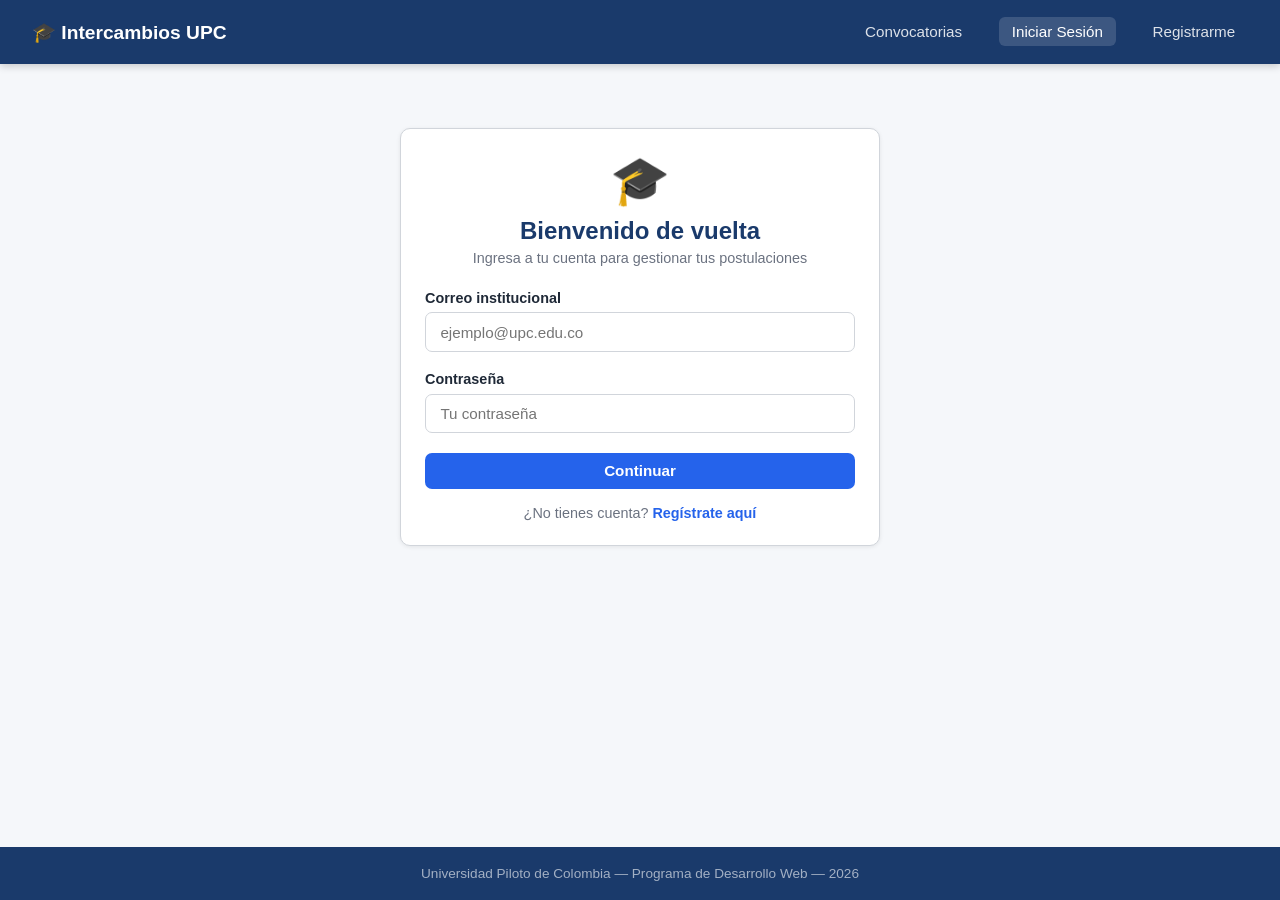
==== frontend/pages/login.html @ 7e2f7afa "feat: contrasenas hasheadas, 2FA por correo y navegacion dinamica - Reemplazar passlib por bcrypt di" ====
<!DOCTYPE html>
<html lang="es">
<head>
  <meta charset="UTF-8" />
  <meta name="viewport" content="width=device-width, initial-scale=1.0" />
  <title>Iniciar Sesión - Intercambios UPC</title>
  <link rel="stylesheet" href="../css/styles.css" />
</head>
<body>

  <nav>
    <a href="index.html" class="nav-logo">🎓 Intercambios UPC</a>
    <ul class="nav-links">
      <li><a href="index.html">Convocatorias</a></li>
      <li><a href="login.html" class="activo">Iniciar Sesión</a></li>
      <li><a href="registro.html">Registrarme</a></li>
    </ul>
  </nav>

  <main>
    <div class="form-container">
      <div class="card">
        <div class="text-center mb-3">
          <div style="font-size:3rem; margin-bottom:0.5rem;">🎓</div>
          <h1 style="font-size:1.5rem; color:#1a3a6b; margin-bottom:0.3rem;">Bienvenido de vuelta</h1>
          <p style="color:#6b7280; font-size:0.9rem;">Ingresa a tu cuenta para gestionar tus postulaciones</p>
        </div>

        <!-- PASO 1: correo + contraseña -->
        <div id="paso-1">
          <div id="alerta-paso1" style="display:none;"></div>
          <form id="form-login" onsubmit="iniciarSesion(event)">
            <div class="form-group">
              <label for="email">Correo institucional</label>
              <input type="email" id="email" placeholder="ejemplo@upc.edu.co" required />
            </div>
            <div class="form-group">
              <label for="contrasena">Contraseña</label>
              <input type="password" id="contrasena" placeholder="Tu contraseña" required />
            </div>
            <button type="submit" class="btn btn-primario btn-bloque btn-submit" id="btn-login">
              Continuar
            </button>
          </form>
          <div class="form-pie mt-2">
            ¿No tienes cuenta? <a href="registro.html">Regístrate aquí</a>
          </div>
        </div>

        <!-- PASO 2: código de 6 dígitos (oculto inicialmente) -->
        <div id="paso-2" style="display:none;">
          <div class="alerta alerta-info mb-3" id="info-codigo">
            📧 Enviamos un código de 6 dígitos a <strong id="email-destino"></strong>.<br/>
            <small style="color:#6b7280;">Revisa tu bandeja de entrada. Expira en 10 minutos.</small>
          </div>
          <div id="alerta-paso2" style="display:none;"></div>
          <form id="form-codigo" onsubmit="verificarCodigo(event)">
            <div class="form-group">
              <label for="codigo">Código de verificación</label>
              <input
                type="text"
                id="codigo"
                placeholder="• • • • • •"
                maxlength="6"
                pattern="[0-9]{6}"
                inputmode="numeric"
                autocomplete="one-time-code"
                required
                style="font-size:1.8rem; letter-spacing:0.5rem; text-align:center; font-weight:700;"
              />
            </div>
            <button type="submit" class="btn btn-primario btn-bloque btn-submit" id="btn-codigo">
              Verificar código
            </button>
          </form>
          <div class="form-pie mt-2">
            <a href="#" onclick="volverPaso1()">← Volver a introducir credenciales</a>
          </div>
        </div>

      </div>
    </div>
  </main>

  <footer>
    <p>Universidad Piloto de Colombia &mdash; Programa de Desarrollo Web &mdash; 2026</p>
  </footer>

  <script src="../js/main.js"></script>
  <script>
    // Si ya hay sesión activa, redirigir directamente
    (function() {
      const u = getUsuario();
      if (u) window.location.href = u.rol === "administrador" ? "admin/panel.html" : "index.html";
    })();

    let emailPendiente = "";

    async function iniciarSesion(e) {
      e.preventDefault();
      const btn    = document.getElementById("btn-login");
      const alerta = document.getElementById("alerta-paso1");

      btn.disabled    = true;
      btn.textContent = "Verificando...";
      alerta.style.display = "none";

      try {
        const data = await apiFetch("/api/auth/login", {
          method:  "POST",
          headers: { "Content-Type": "application/json" },
          body: JSON.stringify({
            email:      document.getElementById("email").value.trim(),
            contrasena: document.getElementById("contrasena").value
          })
        });

        emailPendiente = data.email;
        document.getElementById("email-destino").textContent = data.email;

        // Pasar al paso 2
        document.getElementById("paso-1").style.display = "none";
        document.getElementById("paso-2").style.display = "block";
        document.getElementById("codigo").focus();

      } catch (err) {
        alerta.style.display = "block";
        mostrarError(alerta, err.message || "Correo o contraseña incorrectos");
        btn.disabled    = false;
        btn.textContent = "Continuar";
      }
    }

    async function verificarCodigo(e) {
      e.preventDefault();
      const btn    = document.getElementById("btn-codigo");
      const alerta = document.getElementById("alerta-paso2");
      const codigo = document.getElementById("codigo").value.trim();

      btn.disabled    = true;
      btn.textContent = "Verificando...";
      alerta.style.display = "none";

      try {
        const data = await apiFetch("/api/auth/verificar-codigo", {
          method:  "POST",
          headers: { "Content-Type": "application/json" },
          body: JSON.stringify({ email: emailPendiente, codigo: codigo })
        });

        setSession(data.token, {
          nombre:   data.nombre,
          apellido: data.apellido,
          email:    data.email,
          rol:      data.rol
        });

        window.location.href = data.rol === "administrador" ? "admin/panel.html" : "index.html";

      } catch (err) {
        alerta.style.display = "block";
        mostrarError(alerta, err.message || "Código incorrecto o expirado");
        btn.disabled    = false;
        btn.textContent = "Verificar código";
        document.getElementById("codigo").value = "";
        document.getElementById("codigo").focus();
      }
    }

    function volverPaso1() {
      emailPendiente = "";
      document.getElementById("paso-2").style.display = "none";
      document.getElementById("paso-1").style.display = "block";
      document.getElementById("btn-login").disabled    = false;
      document.getElementById("btn-login").textContent = "Continuar";
    }

    // Solo permitir números en el campo de código
    document.getElementById("codigo").addEventListener("input", function() {
      this.value = this.value.replace(/[^0-9]/g, "");
    });
  </script>
</body>
</html>
---- frontend/css/styles.css ----
/* =====================================================
   ESTILOS GLOBALES - Intercambios Académicos
   Universidad Piloto de Colombia
   ===================================================== */

* {
  margin: 0;
  padding: 0;
  box-sizing: border-box;
}

:root {
  --azul-oscuro: #1a3a6b;
  --azul-medio: #2563eb;
  --azul-claro: #e8f0fe;
  --verde: #16a34a;
  --rojo: #dc2626;
  --amarillo: #d97706;
  --gris: #6b7280;
  --fondo: #f5f7fa;
  --blanco: #ffffff;
  --borde: #d1d5db;
  --texto: #1f2937;
}

body {
  font-family: 'Segoe UI', Tahoma, Geneva, Verdana, sans-serif;
  background-color: var(--fondo);
  color: var(--texto);
  min-height: 100vh;
  display: flex;
  flex-direction: column;
}

/* ===== NAVEGACIÓN ===== */
nav {
  background-color: var(--azul-oscuro);
  padding: 0 2rem;
  display: flex;
  align-items: center;
  justify-content: space-between;
  height: 64px;
  box-shadow: 0 2px 8px rgba(0,0,0,0.2);
}

.nav-logo {
  color: var(--blanco);
  font-size: 1.2rem;
  font-weight: 700;
  text-decoration: none;
  display: flex;
  align-items: center;
  gap: 0.5rem;
}

.nav-links {
  display: flex;
  gap: 1.5rem;
  list-style: none;
}

.nav-links a {
  color: rgba(255,255,255,0.85);
  text-decoration: none;
  font-size: 0.95rem;
  padding: 0.4rem 0.8rem;
  border-radius: 6px;
  transition: background 0.2s;
}

.nav-links a:hover,
.nav-links a.activo {
  background-color: rgba(255,255,255,0.15);
  color: var(--blanco);
}

/* ===== CONTENIDO PRINCIPAL ===== */
main {
  flex: 1;
  padding: 2rem;
  max-width: 1100px;
  margin: 0 auto;
  width: 100%;
}

/* ===== ENCABEZADO DE PÁGINA ===== */
.page-header {
  margin-bottom: 2rem;
}

.page-header h1 {
  font-size: 1.8rem;
  color: var(--azul-oscuro);
  margin-bottom: 0.4rem;
}

.page-header p {
  color: var(--gris);
  font-size: 0.95rem;
}

/* ===== TARJETAS ===== */
.card {
  background: var(--blanco);
  border-radius: 10px;
  box-shadow: 0 1px 4px rgba(0,0,0,0.08);
  padding: 1.5rem;
  border: 1px solid var(--borde);
}

.cards-grid {
  display: grid;
  grid-template-columns: repeat(auto-fill, minmax(300px, 1fr));
  gap: 1.5rem;
}

.card-header {
  display: flex;
  justify-content: space-between;
  align-items: flex-start;
  margin-bottom: 0.8rem;
}

.card h2 {
  font-size: 1.1rem;
  color: var(--azul-oscuro);
  margin-bottom: 0.3rem;
}

.card .universidad {
  font-size: 0.9rem;
  color: var(--gris);
  margin-bottom: 0.8rem;
}

.card .descripcion {
  font-size: 0.9rem;
  color: var(--texto);
  line-height: 1.5;
  margin-bottom: 1rem;
}

.card .info-row {
  display: flex;
  gap: 1rem;
  font-size: 0.85rem;
  color: var(--gris);
  margin-bottom: 1rem;
}

/* ===== BADGES DE ESTADO ===== */
.badge {
  display: inline-block;
  padding: 0.25rem 0.75rem;
  border-radius: 999px;
  font-size: 0.8rem;
  font-weight: 600;
}

.badge-verde  { background: #dcfce7; color: var(--verde); }
.badge-rojo   { background: #fee2e2; color: var(--rojo); }
.badge-amarillo { background: #fef3c7; color: var(--amarillo); }
.badge-azul   { background: var(--azul-claro); color: var(--azul-medio); }

/* ===== BOTONES ===== */
.btn {
  display: inline-block;
  padding: 0.6rem 1.4rem;
  border-radius: 7px;
  font-size: 0.95rem;
  font-weight: 600;
  cursor: pointer;
  text-decoration: none;
  border: none;
  transition: opacity 0.2s, transform 0.1s;
}

.btn:hover { opacity: 0.88; transform: translateY(-1px); }
.btn:active { transform: translateY(0); }

.btn-primario  { background: var(--azul-medio); color: var(--blanco); }
.btn-secundario { background: var(--blanco); color: var(--azul-oscuro); border: 1.5px solid var(--borde); }
.btn-danger    { background: var(--rojo); color: var(--blanco); }
.btn-exito     { background: var(--verde); color: var(--blanco); }
.btn-sm        { padding: 0.35rem 0.9rem; font-size: 0.85rem; }
.btn-bloque    { width: 100%; text-align: center; }

/* ===== FORMULARIOS ===== */
.form-container {
  max-width: 480px;
  margin: 2rem auto;
}

.form-group {
  margin-bottom: 1.2rem;
}

.form-group label {
  display: block;
  font-size: 0.9rem;
  font-weight: 600;
  color: var(--texto);
  margin-bottom: 0.4rem;
}

.form-group input,
.form-group select,
.form-group textarea {
  width: 100%;
  padding: 0.65rem 0.9rem;
  border: 1.5px solid var(--borde);
  border-radius: 7px;
  font-size: 0.95rem;
  color: var(--texto);
  background: var(--blanco);
  transition: border-color 0.2s;
}

.form-group input:focus,
.form-group select:focus,
.form-group textarea:focus {
  outline: none;
  border-color: var(--azul-medio);
  box-shadow: 0 0 0 3px rgba(37,99,235,0.1);
}

.form-group textarea {
  resize: vertical;
  min-height: 90px;
}

.form-fila {
  display: grid;
  grid-template-columns: 1fr 1fr;
  gap: 1rem;
}

.form-pie {
  text-align: center;
  margin-top: 1rem;
  font-size: 0.9rem;
  color: var(--gris);
}

.form-pie a {
  color: var(--azul-medio);
  text-decoration: none;
  font-weight: 600;
}

/* ===== ALERTAS ===== */
.alerta {
  padding: 0.8rem 1.2rem;
  border-radius: 7px;
  font-size: 0.9rem;
  margin-bottom: 1.2rem;
}

.alerta-info    { background: var(--azul-claro); color: var(--azul-oscuro); border-left: 4px solid var(--azul-medio); }
.alerta-exito   { background: #dcfce7; color: #14532d; border-left: 4px solid var(--verde); }
.alerta-error   { background: #fee2e2; color: #7f1d1d; border-left: 4px solid var(--rojo); }

/* ===== TABLA ===== */
.tabla-container {
  overflow-x: auto;
}

table {
  width: 100%;
  border-collapse: collapse;
  font-size: 0.9rem;
}

thead {
  background: var(--azul-claro);
}

thead th {
  padding: 0.8rem 1rem;
  text-align: left;
  font-weight: 700;
  color: var(--azul-oscuro);
  font-size: 0.85rem;
  text-transform: uppercase;
  letter-spacing: 0.04em;
}

tbody tr {
  border-bottom: 1px solid var(--borde);
  transition: background 0.15s;
}

tbody tr:hover {
  background: #f9fafb;
}

tbody td {
  padding: 0.85rem 1rem;
  color: var(--texto);
}

/* ===== HERO (página principal) ===== */
.hero {
  background: linear-gradient(135deg, var(--azul-oscuro) 0%, var(--azul-medio) 100%);
  color: var(--blanco);
  padding: 3rem 2rem;
  text-align: center;
  margin-bottom: 2.5rem;
}

.hero h1 {
  font-size: 2.2rem;
  margin-bottom: 0.8rem;
}

.hero p {
  font-size: 1.1rem;
  opacity: 0.9;
  margin-bottom: 1.5rem;
}

/* ===== FOOTER ===== */
footer {
  background: var(--azul-oscuro);
  color: rgba(255,255,255,0.6);
  text-align: center;
  padding: 1.2rem;
  font-size: 0.85rem;
  margin-top: auto;
}

/* ===== UTILIDADES ===== */
.text-center { text-align: center; }
.mb-1 { margin-bottom: 0.5rem; }
.mb-2 { margin-bottom: 1rem; }
.mb-3 { margin-bottom: 1.5rem; }
.mt-2 { margin-top: 1rem; }
.flex-between { display: flex; justify-content: space-between; align-items: center; }
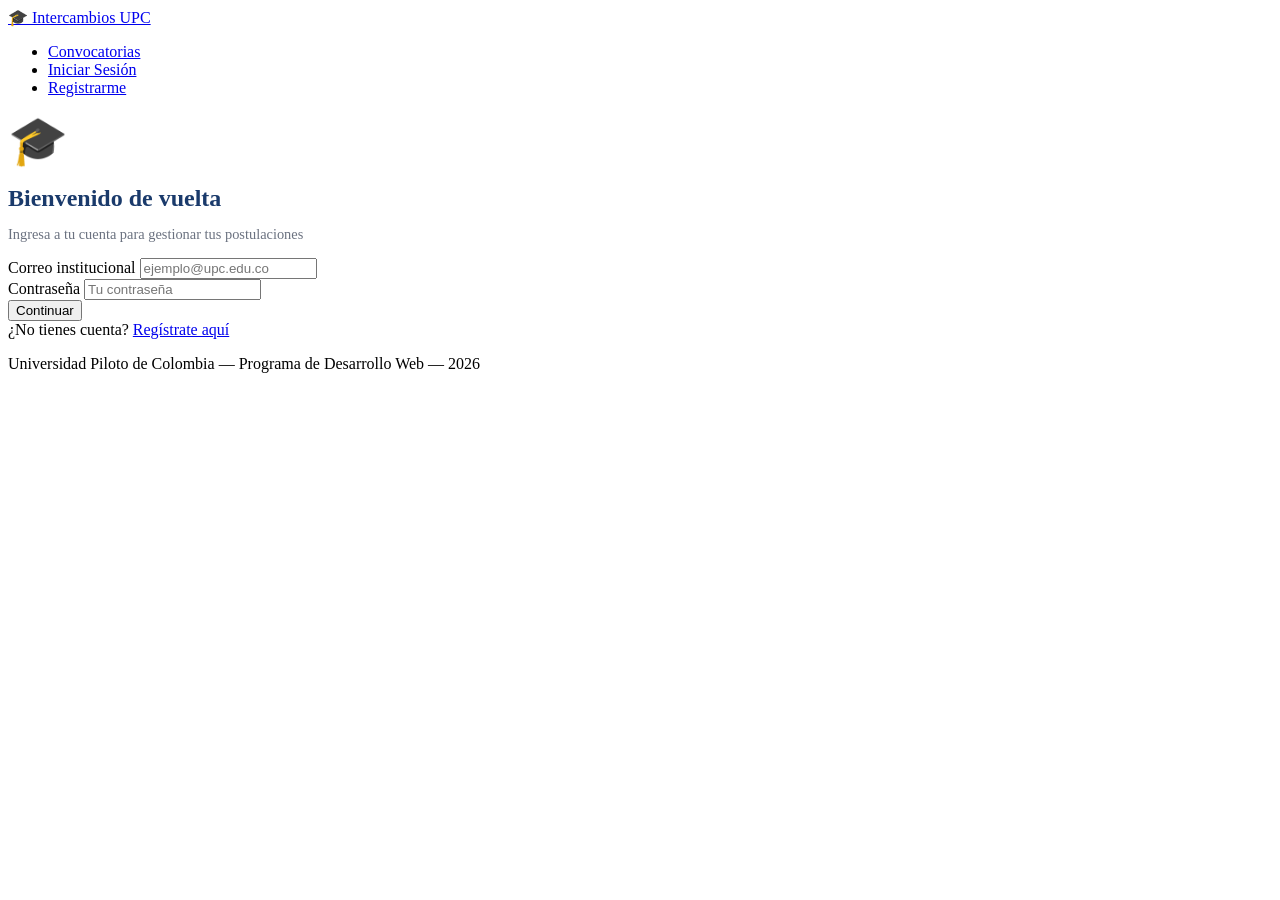
==== commit 1bb02bb1: "fix: rutas CSS/JS y BASE_URL para deployment en S3 raiz" ====
--- a/frontend/pages/login.html
+++ b/frontend/pages/login.html
@@ -4,7 +4,7 @@
   <meta charset="UTF-8" />
   <meta name="viewport" content="width=device-width, initial-scale=1.0" />
   <title>Iniciar Sesión - Intercambios UPC</title>
-  <link rel="stylesheet" href="../css/styles.css" />
+  <link rel="stylesheet" href="css/styles.css" />
 </head>
 <body>
 
@@ -86,12 +86,12 @@
     <p>Universidad Piloto de Colombia &mdash; Programa de Desarrollo Web &mdash; 2026</p>
   </footer>
 
-  <script src="../js/main.js"></script>
+  <script src="js/main.js"></script>
   <script>
     // Si ya hay sesión activa, redirigir directamente
     (function() {
       const u = getUsuario();
-      if (u) window.location.href = u.rol === "administrador" ? "admin/panel.html" : "index.html";
+      if (u) window.location.href = u.rol === "administrador" ? "admin/panel.html" : "seguimiento.html";
     })();
 
     let emailPendiente = "";
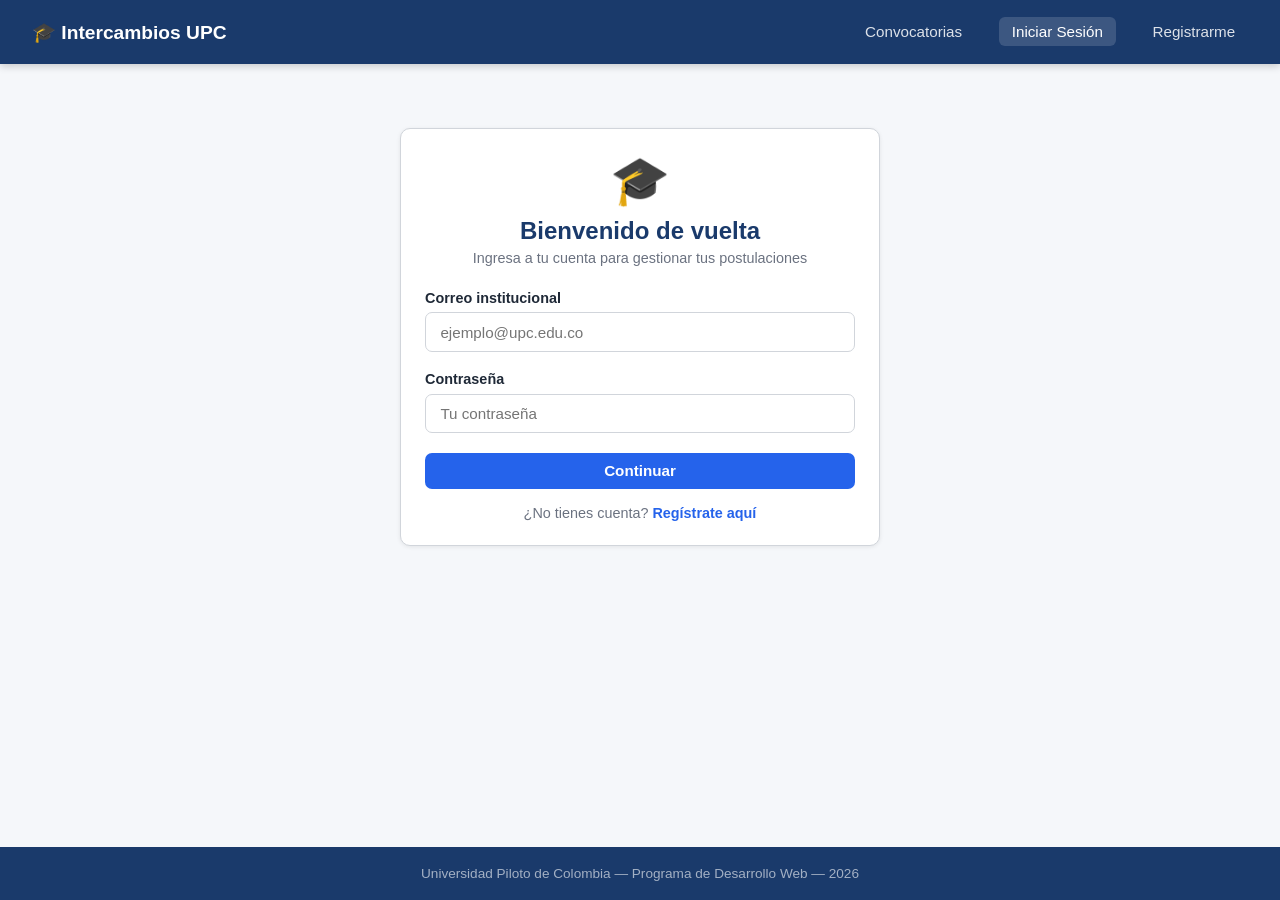
==== commit 8297017c: "feat: implementar MFA con TOTP Google Authenticator" ====
--- a/frontend/pages/login.html
+++ b/frontend/pages/login.html
@@ -4,7 +4,7 @@
   <meta charset="UTF-8" />
   <meta name="viewport" content="width=device-width, initial-scale=1.0" />
   <title>Iniciar Sesión - Intercambios UPC</title>
-  <link rel="stylesheet" href="css/styles.css" />
+  <link rel="stylesheet" href="../css/styles.css" />
 </head>
 <body>
 
@@ -47,19 +47,18 @@
           </div>
         </div>
 
-        <!-- PASO 2: código de 6 dígitos (oculto inicialmente) -->
-        <div id="paso-2" style="display:none;">
-          <div class="alerta alerta-info mb-3" id="info-codigo">
-            📧 Enviamos un código de 6 dígitos a <strong id="email-destino"></strong>.<br/>
-            <small style="color:#6b7280;">Revisa tu bandeja de entrada. Expira en 10 minutos.</small>
-          </div>
-          <div id="alerta-paso2" style="display:none;"></div>
-          <form id="form-codigo" onsubmit="verificarCodigo(event)">
-            <div class="form-group">
-              <label for="codigo">Código de verificación</label>
+        <!-- PASO 2: código TOTP (usuario ya tiene MFA configurado) -->
+        <div id="paso-totp" style="display:none;">
+          <div class="alerta alerta-info mb-3">
+            🔐 Abre <strong>Google Authenticator</strong> e ingresa el código de 6 dígitos para <strong id="totp-email"></strong>.
+          </div>
+          <div id="alerta-totp" style="display:none;"></div>
+          <form id="form-totp" onsubmit="verificarTOTP(event)">
+            <div class="form-group">
+              <label for="codigo-totp">Código de verificación</label>
               <input
                 type="text"
-                id="codigo"
+                id="codigo-totp"
                 placeholder="• • • • • •"
                 maxlength="6"
                 pattern="[0-9]{6}"
@@ -69,7 +68,7 @@
                 style="font-size:1.8rem; letter-spacing:0.5rem; text-align:center; font-weight:700;"
               />
             </div>
-            <button type="submit" class="btn btn-primario btn-bloque btn-submit" id="btn-codigo">
+            <button type="submit" class="btn btn-primario btn-bloque btn-submit" id="btn-totp">
               Verificar código
             </button>
           </form>
@@ -78,6 +77,45 @@
           </div>
         </div>
 
+        <!-- PASO SETUP: configurar TOTP por primera vez -->
+        <div id="paso-setup" style="display:none;">
+          <div class="alerta alerta-info mb-3">
+            🔐 <strong>Configura la verificación en dos pasos</strong><br>
+            <small style="color:#6b7280;">Escanea el código QR con Google Authenticator o Authy, luego ingresa el código que aparece.</small>
+          </div>
+
+          <div style="text-align:center; margin-bottom:1.5rem;">
+            <img id="qr-image" src="" alt="Código QR" style="width:200px; height:200px; border:2px solid #e5e7eb; border-radius:10px;" />
+            <p style="font-size:0.8rem; color:#6b7280; margin-top:0.5rem;">
+              ¿No puedes escanear? Ingresa este código manualmente:<br>
+              <code id="manual-secret" style="font-size:0.9rem; color:#1a3a6b; font-weight:700; letter-spacing:2px;"></code>
+            </p>
+          </div>
+
+          <div id="alerta-setup" style="display:none;"></div>
+          <form id="form-setup" onsubmit="confirmarSetup(event)">
+            <div class="form-group">
+              <label for="codigo-setup">Código de la app</label>
+              <input
+                type="text"
+                id="codigo-setup"
+                placeholder="• • • • • •"
+                maxlength="6"
+                pattern="[0-9]{6}"
+                inputmode="numeric"
+                required
+                style="font-size:1.8rem; letter-spacing:0.5rem; text-align:center; font-weight:700;"
+              />
+            </div>
+            <button type="submit" class="btn btn-primario btn-bloque btn-submit" id="btn-setup">
+              Confirmar y entrar
+            </button>
+          </form>
+          <div class="form-pie mt-2">
+            <a href="#" onclick="volverPaso1()">← Volver</a>
+          </div>
+        </div>
+
       </div>
     </div>
   </main>
@@ -86,16 +124,18 @@
     <p>Universidad Piloto de Colombia &mdash; Programa de Desarrollo Web &mdash; 2026</p>
   </footer>
 
-  <script src="js/main.js"></script>
+  <script src="../js/main.js"></script>
   <script>
-    // Si ya hay sesión activa, redirigir directamente
+    // Si ya hay sesión activa, redirigir
     (function() {
       const u = getUsuario();
-      if (u) window.location.href = u.rol === "administrador" ? "admin/panel.html" : "seguimiento.html";
+      if (u) window.location.href = u.rol === "administrador" ? "admin/panel.html" : "index.html";
     })();
 
     let emailPendiente = "";
-
+    let secretPendiente = "";
+
+    // PASO 1: enviar credenciales
     async function iniciarSesion(e) {
       e.preventDefault();
       const btn    = document.getElementById("btn-login");
@@ -116,12 +156,22 @@
         });
 
         emailPendiente = data.email;
-        document.getElementById("email-destino").textContent = data.email;
-
-        // Pasar al paso 2
-        document.getElementById("paso-1").style.display = "none";
-        document.getElementById("paso-2").style.display = "block";
-        document.getElementById("codigo").focus();
+
+        if (data.requiere_totp) {
+          // Ya tiene TOTP → pedir código
+          document.getElementById("totp-email").textContent = data.email;
+          document.getElementById("paso-1").style.display = "none";
+          document.getElementById("paso-totp").style.display = "block";
+          document.getElementById("codigo-totp").focus();
+        } else if (data.requiere_setup) {
+          // No tiene TOTP → mostrar QR para configurar
+          secretPendiente = data.secret;
+          document.getElementById("qr-image").src = "data:image/png;base64," + data.qr_code;
+          document.getElementById("manual-secret").textContent = data.secret;
+          document.getElementById("paso-1").style.display = "none";
+          document.getElementById("paso-setup").style.display = "block";
+          document.getElementById("codigo-setup").focus();
+        }
 
       } catch (err) {
         alerta.style.display = "block";
@@ -131,53 +181,89 @@
       }
     }
 
-    async function verificarCodigo(e) {
+    // PASO 2a: verificar código TOTP (usuario ya configurado)
+    async function verificarTOTP(e) {
       e.preventDefault();
-      const btn    = document.getElementById("btn-codigo");
-      const alerta = document.getElementById("alerta-paso2");
-      const codigo = document.getElementById("codigo").value.trim();
+      const btn    = document.getElementById("btn-totp");
+      const alerta = document.getElementById("alerta-totp");
+      const codigo = document.getElementById("codigo-totp").value.trim();
 
       btn.disabled    = true;
       btn.textContent = "Verificando...";
       alerta.style.display = "none";
 
       try {
-        const data = await apiFetch("/api/auth/verificar-codigo", {
+        const data = await apiFetch("/api/auth/totp/verificar", {
           method:  "POST",
           headers: { "Content-Type": "application/json" },
           body: JSON.stringify({ email: emailPendiente, codigo: codigo })
         });
 
         setSession(data.token, {
-          nombre:   data.nombre,
-          apellido: data.apellido,
-          email:    data.email,
-          rol:      data.rol
-        });
-
+          nombre: data.nombre, apellido: data.apellido,
+          email: data.email, rol: data.rol
+        });
         window.location.href = data.rol === "administrador" ? "admin/panel.html" : "index.html";
 
       } catch (err) {
         alerta.style.display = "block";
-        mostrarError(alerta, err.message || "Código incorrecto o expirado");
+        mostrarError(alerta, err.message || "Código incorrecto");
         btn.disabled    = false;
         btn.textContent = "Verificar código";
-        document.getElementById("codigo").value = "";
-        document.getElementById("codigo").focus();
+        document.getElementById("codigo-totp").value = "";
+        document.getElementById("codigo-totp").focus();
+      }
+    }
+
+    // PASO 2b: confirmar setup TOTP (primera vez)
+    async function confirmarSetup(e) {
+      e.preventDefault();
+      const btn    = document.getElementById("btn-setup");
+      const alerta = document.getElementById("alerta-setup");
+      const codigo = document.getElementById("codigo-setup").value.trim();
+
+      btn.disabled    = true;
+      btn.textContent = "Confirmando...";
+      alerta.style.display = "none";
+
+      try {
+        const data = await apiFetch("/api/auth/totp/confirmar-setup", {
+          method:  "POST",
+          headers: { "Content-Type": "application/json" },
+          body: JSON.stringify({ email: emailPendiente, secret: secretPendiente, codigo: codigo })
+        });
+
+        setSession(data.token, {
+          nombre: data.nombre, apellido: data.apellido,
+          email: data.email, rol: data.rol
+        });
+        window.location.href = data.rol === "administrador" ? "admin/panel.html" : "index.html";
+
+      } catch (err) {
+        alerta.style.display = "block";
+        mostrarError(alerta, err.message || "Código incorrecto. Verifica el QR.");
+        btn.disabled    = false;
+        btn.textContent = "Confirmar y entrar";
+        document.getElementById("codigo-setup").value = "";
+        document.getElementById("codigo-setup").focus();
       }
     }
 
     function volverPaso1() {
       emailPendiente = "";
-      document.getElementById("paso-2").style.display = "none";
+      secretPendiente = "";
+      document.getElementById("paso-totp").style.display = "none";
+      document.getElementById("paso-setup").style.display = "none";
       document.getElementById("paso-1").style.display = "block";
       document.getElementById("btn-login").disabled    = false;
       document.getElementById("btn-login").textContent = "Continuar";
     }
 
-    // Solo permitir números en el campo de código
-    document.getElementById("codigo").addEventListener("input", function() {
-      this.value = this.value.replace(/[^0-9]/g, "");
+    // Solo permitir números en los campos de código
+    ["codigo-totp", "codigo-setup"].forEach(id => {
+      document.getElementById(id).addEventListener("input", function() {
+        this.value = this.value.replace(/[^0-9]/g, "");
+      });
     });
   </script>
 </body>
--- a/frontend/css/styles.css
+++ b/frontend/css/styles.css
@@ -0,0 +1,483 @@
+* {
+  margin: 0;
+  padding: 0;
+  box-sizing: border-box;
+}
+
+:root {
+  --azul-oscuro: #1a3a6b;
+  --azul-medio: #2563eb;
+  --azul-claro: #e8f0fe;
+  --verde: #16a34a;
+  --rojo: #dc2626;
+  --amarillo: #d97706;
+  --gris: #6b7280;
+  --fondo: #f5f7fa;
+  --blanco: #ffffff;
+  --borde: #d1d5db;
+  --texto: #1f2937;
+}
+
+body {
+  font-family: 'Segoe UI', Tahoma, Geneva, Verdana, sans-serif;
+  background-color: var(--fondo);
+  color: var(--texto);
+  min-height: 100vh;
+  display: flex;
+  flex-direction: column;
+}
+
+/* ===== NAVEGACIÓN ===== */
+nav {
+  background-color: var(--azul-oscuro);
+  padding: 0 2rem;
+  display: flex;
+  align-items: center;
+  justify-content: space-between;
+  height: 64px;
+  box-shadow: 0 2px 8px rgba(0,0,0,0.2);
+}
+
+.nav-logo {
+  color: var(--blanco);
+  font-size: 1.2rem;
+  font-weight: 700;
+  text-decoration: none;
+  display: flex;
+  align-items: center;
+  gap: 0.5rem;
+}
+
+.nav-links {
+  display: flex;
+  gap: 1.5rem;
+  list-style: none;
+}
+
+.nav-links a {
+  color: rgba(255,255,255,0.85);
+  text-decoration: none;
+  font-size: 0.95rem;
+  padding: 0.4rem 0.8rem;
+  border-radius: 6px;
+  transition: background 0.2s;
+}
+
+.nav-links a:hover,
+.nav-links a.activo {
+  background-color: rgba(255,255,255,0.15);
+  color: var(--blanco);
+}
+
+/* ===== CONTENIDO PRINCIPAL ===== */
+main {
+  flex: 1;
+  padding: 2rem;
+  max-width: 1100px;
+  margin: 0 auto;
+  width: 100%;
+}
+
+/* ===== ENCABEZADO DE PÁGINA ===== */
+.page-header {
+  margin-bottom: 2rem;
+}
+
+.page-header h1 {
+  font-size: 1.8rem;
+  color: var(--azul-oscuro);
+  margin-bottom: 0.4rem;
+}
+
+.page-header p {
+  color: var(--gris);
+  font-size: 0.95rem;
+}
+
+/* ===== TARJETAS ===== */
+.card {
+  background: var(--blanco);
+  border-radius: 10px;
+  box-shadow: 0 1px 4px rgba(0,0,0,0.08);
+  padding: 1.5rem;
+  border: 1px solid var(--borde);
+}
+
+.cards-grid {
+  display: grid;
+  grid-template-columns: repeat(auto-fill, minmax(300px, 1fr));
+  gap: 1.5rem;
+}
+
+.card-header {
+  display: flex;
+  justify-content: space-between;
+  align-items: flex-start;
+  margin-bottom: 0.8rem;
+}
+
+.card h2 {
+  font-size: 1.1rem;
+  color: var(--azul-oscuro);
+  margin-bottom: 0.3rem;
+}
+
+.card .universidad {
+  font-size: 0.9rem;
+  color: var(--gris);
+  margin-bottom: 0.8rem;
+}
+
+.card .descripcion {
+  font-size: 0.9rem;
+  color: var(--texto);
+  line-height: 1.5;
+  margin-bottom: 1rem;
+}
+
+.card .info-row {
+  display: flex;
+  gap: 1rem;
+  font-size: 0.85rem;
+  color: var(--gris);
+  margin-bottom: 1rem;
+}
+
+/* ===== BADGES DE ESTADO ===== */
+.badge {
+  display: inline-block;
+  padding: 0.25rem 0.75rem;
+  border-radius: 999px;
+  font-size: 0.8rem;
+  font-weight: 600;
+}
+
+.badge-verde  { background: #dcfce7; color: var(--verde); }
+.badge-rojo   { background: #fee2e2; color: var(--rojo); }
+.badge-amarillo { background: #fef3c7; color: var(--amarillo); }
+.badge-azul   { background: var(--azul-claro); color: var(--azul-medio); }
+
+/* ===== BOTONES ===== */
+.btn {
+  display: inline-block;
+  padding: 0.6rem 1.4rem;
+  border-radius: 7px;
+  font-size: 0.95rem;
+  font-weight: 600;
+  cursor: pointer;
+  text-decoration: none;
+  border: none;
+  transition: opacity 0.2s, transform 0.1s;
+}
+
+.btn:hover { opacity: 0.88; transform: translateY(-1px); }
+.btn:active { transform: translateY(0); }
+
+.btn-primario  { background: var(--azul-medio); color: var(--blanco); }
+.btn-secundario { background: var(--blanco); color: var(--azul-oscuro); border: 1.5px solid var(--borde); }
+.btn-danger    { background: var(--rojo); color: var(--blanco); }
+.btn-exito     { background: var(--verde); color: var(--blanco); }
+.btn-sm        { padding: 0.35rem 0.9rem; font-size: 0.85rem; }
+.btn-bloque    { width: 100%; text-align: center; }
+
+/* ===== FORMULARIOS ===== */
+.form-container {
+  max-width: 480px;
+  margin: 2rem auto;
+}
+
+.form-group {
+  margin-bottom: 1.2rem;
+}
+
+.form-group label {
+  display: block;
+  font-size: 0.9rem;
+  font-weight: 600;
+  color: var(--texto);
+  margin-bottom: 0.4rem;
+}
+
+.form-group input,
+.form-group select,
+.form-group textarea {
+  width: 100%;
+  padding: 0.65rem 0.9rem;
+  border: 1.5px solid var(--borde);
+  border-radius: 7px;
+  font-size: 0.95rem;
+  color: var(--texto);
+  background: var(--blanco);
+  transition: border-color 0.2s;
+}
+
+.form-group input:focus,
+.form-group select:focus,
+.form-group textarea:focus {
+  outline: none;
+  border-color: var(--azul-medio);
+  box-shadow: 0 0 0 3px rgba(37,99,235,0.1);
+}
+
+.form-group textarea {
+  resize: vertical;
+  min-height: 90px;
+}
+
+.form-fila {
+  display: grid;
+  grid-template-columns: 1fr 1fr;
+  gap: 1rem;
+}
+
+.form-pie {
+  text-align: center;
+  margin-top: 1rem;
+  font-size: 0.9rem;
+  color: var(--gris);
+}
+
+.form-pie a {
+  color: var(--azul-medio);
+  text-decoration: none;
+  font-weight: 600;
+}
+
+/* ===== ALERTAS ===== */
+.alerta {
+  padding: 0.8rem 1.2rem;
+  border-radius: 7px;
+  font-size: 0.9rem;
+  margin-bottom: 1.2rem;
+}
+
+.alerta-info    { background: var(--azul-claro); color: var(--azul-oscuro); border-left: 4px solid var(--azul-medio); }
+.alerta-exito   { background: #dcfce7; color: #14532d; border-left: 4px solid var(--verde); }
+.alerta-error   { background: #fee2e2; color: #7f1d1d; border-left: 4px solid var(--rojo); }
+
+/* ===== TABLA ===== */
+.tabla-container {
+  overflow-x: auto;
+}
+
+table {
+  width: 100%;
+  border-collapse: collapse;
+  font-size: 0.9rem;
+}
+
+thead {
+  background: var(--azul-claro);
+}
+
+thead th {
+  padding: 0.8rem 1rem;
+  text-align: left;
+  font-weight: 700;
+  color: var(--azul-oscuro);
+  font-size: 0.85rem;
+  text-transform: uppercase;
+  letter-spacing: 0.04em;
+}
+
+tbody tr {
+  border-bottom: 1px solid var(--borde);
+  transition: background 0.15s;
+}
+
+tbody tr:hover {
+  background: #f9fafb;
+}
+
+tbody td {
+  padding: 0.85rem 1rem;
+  color: var(--texto);
+}
+
+/* ===== HERO (página principal) ===== */
+.hero {
+  background: linear-gradient(135deg, var(--azul-oscuro) 0%, var(--azul-medio) 100%);
+  color: var(--blanco);
+  padding: 3rem 2rem;
+  text-align: center;
+  margin-bottom: 2.5rem;
+}
+
+.hero h1 {
+  font-size: 2.2rem;
+  margin-bottom: 0.8rem;
+}
+
+.hero p {
+  font-size: 1.1rem;
+  opacity: 0.9;
+  margin-bottom: 1.5rem;
+}
+
+/* ===== FOOTER ===== */
+footer {
+  background: var(--azul-oscuro);
+  color: rgba(255,255,255,0.6);
+  text-align: center;
+  padding: 1.2rem;
+  font-size: 0.85rem;
+  margin-top: auto;
+}
+
+/* ===== UTILIDADES ===== */
+.text-center { text-align: center; }
+.mb-1 { margin-bottom: 0.5rem; }
+.mb-2 { margin-bottom: 1rem; }
+.mb-3 { margin-bottom: 1.5rem; }
+.mt-2 { margin-top: 1rem; }
+.flex-between { display: flex; justify-content: space-between; align-items: center; }
+
+/* ===== NOTIFICACIONES — campanita navbar ===== */
+.notif-wrapper {
+  position: relative;
+  display: flex;
+  align-items: center;
+}
+
+.notif-btn {
+  background: none;
+  border: none;
+  cursor: pointer;
+  font-size: 1.35rem;
+  line-height: 1;
+  padding: 0.3rem 0.4rem;
+  border-radius: 6px;
+  color: rgba(255,255,255,0.85);
+  transition: background 0.2s;
+  position: relative;
+  display: flex;
+  align-items: center;
+}
+
+.notif-btn:hover {
+  background: rgba(255,255,255,0.15);
+}
+
+.notif-badge {
+  position: absolute;
+  top: -2px;
+  right: -4px;
+  background: #ef4444;
+  color: #fff;
+  font-size: 0.65rem;
+  font-weight: 700;
+  min-width: 17px;
+  height: 17px;
+  border-radius: 999px;
+  display: flex;
+  align-items: center;
+  justify-content: center;
+  padding: 0 3px;
+  line-height: 1;
+  pointer-events: none;
+}
+
+.notif-dropdown {
+  display: none;
+  position: absolute;
+  top: calc(100% + 10px);
+  right: 0;
+  width: 340px;
+  background: #fff;
+  border-radius: 10px;
+  box-shadow: 0 8px 30px rgba(0,0,0,0.18);
+  border: 1px solid #e5e7eb;
+  z-index: 999;
+  overflow: hidden;
+  animation: notif-aparecer 0.18s ease;
+}
+
+@keyframes notif-aparecer {
+  from { opacity: 0; transform: translateY(-6px); }
+  to   { opacity: 1; transform: translateY(0); }
+}
+
+.notif-dropdown.abierto {
+  display: block;
+}
+
+.notif-header {
+  display: flex;
+  justify-content: space-between;
+  align-items: center;
+  padding: 0.85rem 1rem 0.7rem;
+  border-bottom: 1px solid #f0f0f0;
+}
+
+.notif-header strong {
+  font-size: 0.9rem;
+  color: #1a3a6b;
+}
+
+.notif-leer-todas {
+  font-size: 0.78rem;
+  color: #2563eb;
+  cursor: pointer;
+  background: none;
+  border: none;
+  padding: 0;
+  font-weight: 600;
+}
+
+.notif-leer-todas:hover { text-decoration: underline; }
+
+.notif-lista {
+  max-height: 360px;
+  overflow-y: auto;
+}
+
+.notif-item {
+  display: flex;
+  align-items: flex-start;
+  gap: 0.75rem;
+  padding: 0.85rem 1rem;
+  border-bottom: 1px solid #f3f4f6;
+  cursor: pointer;
+  transition: background 0.15s;
+  text-decoration: none;
+  color: inherit;
+}
+
+.notif-item:last-child { border-bottom: none; }
+
+.notif-item:hover { background: #f8faff; }
+
+.notif-item.no-leida { background: #eff6ff; }
+.notif-item.no-leida:hover { background: #dbeafe; }
+
+.notif-punto {
+  width: 8px;
+  height: 8px;
+  min-width: 8px;
+  border-radius: 50%;
+  background: #2563eb;
+  margin-top: 5px;
+}
+
+.notif-item.leida .notif-punto { background: transparent; }
+
+.notif-texto {
+  font-size: 0.85rem;
+  color: #374151;
+  line-height: 1.45;
+  flex: 1;
+}
+
+.notif-fecha {
+  font-size: 0.75rem;
+  color: #9ca3af;
+  margin-top: 0.25rem;
+  display: block;
+}
+
+.notif-vacia {
+  text-align: center;
+  padding: 2rem 1rem;
+  color: #9ca3af;
+  font-size: 0.88rem;
+}
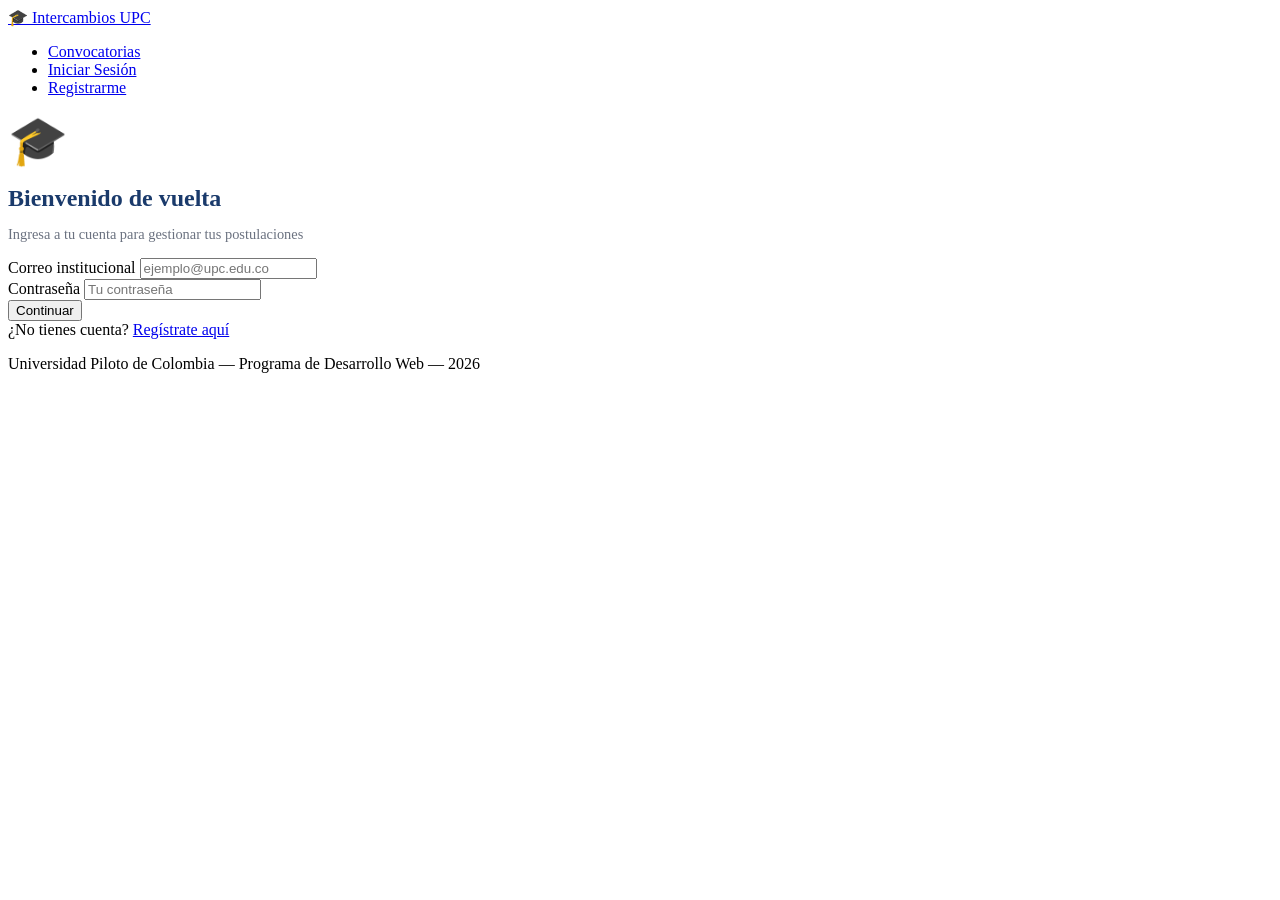
==== commit 5f8cd0ea: "Resolver conflictos prefiriendo versión de main con rol de universidad" ====
--- a/frontend/pages/login.html
+++ b/frontend/pages/login.html
@@ -4,7 +4,7 @@
   <meta charset="UTF-8" />
   <meta name="viewport" content="width=device-width, initial-scale=1.0" />
   <title>Iniciar Sesión - Intercambios UPC</title>
-  <link rel="stylesheet" href="../css/styles.css" />
+  <link rel="stylesheet" href="css/styles.css" />
 </head>
 <body>
 
@@ -124,12 +124,20 @@
     <p>Universidad Piloto de Colombia &mdash; Programa de Desarrollo Web &mdash; 2026</p>
   </footer>
 
-  <script src="../js/main.js"></script>
+  <script src="js/main.js"></script>
   <script>
     // Si ya hay sesión activa, redirigir
     (function() {
       const u = getUsuario();
-      if (u) window.location.href = u.rol === "administrador" ? "admin/panel.html" : "index.html";
+<<<<<<< HEAD
+      if (u) window.location.href = u.rol === "administrador" ? "admin/panel.html" : "seguimiento.html";
+=======
+      if (u) {
+        if (u.rol === "administrador") window.location.href = "admin/panel.html";
+        else if (u.rol === "universidad") window.location.href = "universidad/panel.html";
+        else window.location.href = "index.html";
+      }
+>>>>>>> main
     })();
 
     let emailPendiente = "";
@@ -201,9 +209,18 @@
 
         setSession(data.token, {
           nombre: data.nombre, apellido: data.apellido,
-          email: data.email, rol: data.rol
-        });
-        window.location.href = data.rol === "administrador" ? "admin/panel.html" : "index.html";
+          email: data.email, rol: data.rol,
+          universidad_id: data.universidad_id
+        });
+<<<<<<< HEAD
+
+        window.location.href = data.rol === "administrador" ? "admin/panel.html" : "seguimiento.html";
+=======
+        
+        if (data.rol === "administrador") window.location.href = "admin/panel.html";
+        else if (data.rol === "universidad") window.location.href = "universidad/panel.html";
+        else window.location.href = "index.html";
+>>>>>>> main
 
       } catch (err) {
         alerta.style.display = "block";
@@ -235,9 +252,13 @@
 
         setSession(data.token, {
           nombre: data.nombre, apellido: data.apellido,
-          email: data.email, rol: data.rol
-        });
-        window.location.href = data.rol === "administrador" ? "admin/panel.html" : "index.html";
+          email: data.email, rol: data.rol,
+          universidad_id: data.universidad_id
+        });
+        
+        if (data.rol === "administrador") window.location.href = "admin/panel.html";
+        else if (data.rol === "universidad") window.location.href = "universidad/panel.html";
+        else window.location.href = "index.html";
 
       } catch (err) {
         alerta.style.display = "block";
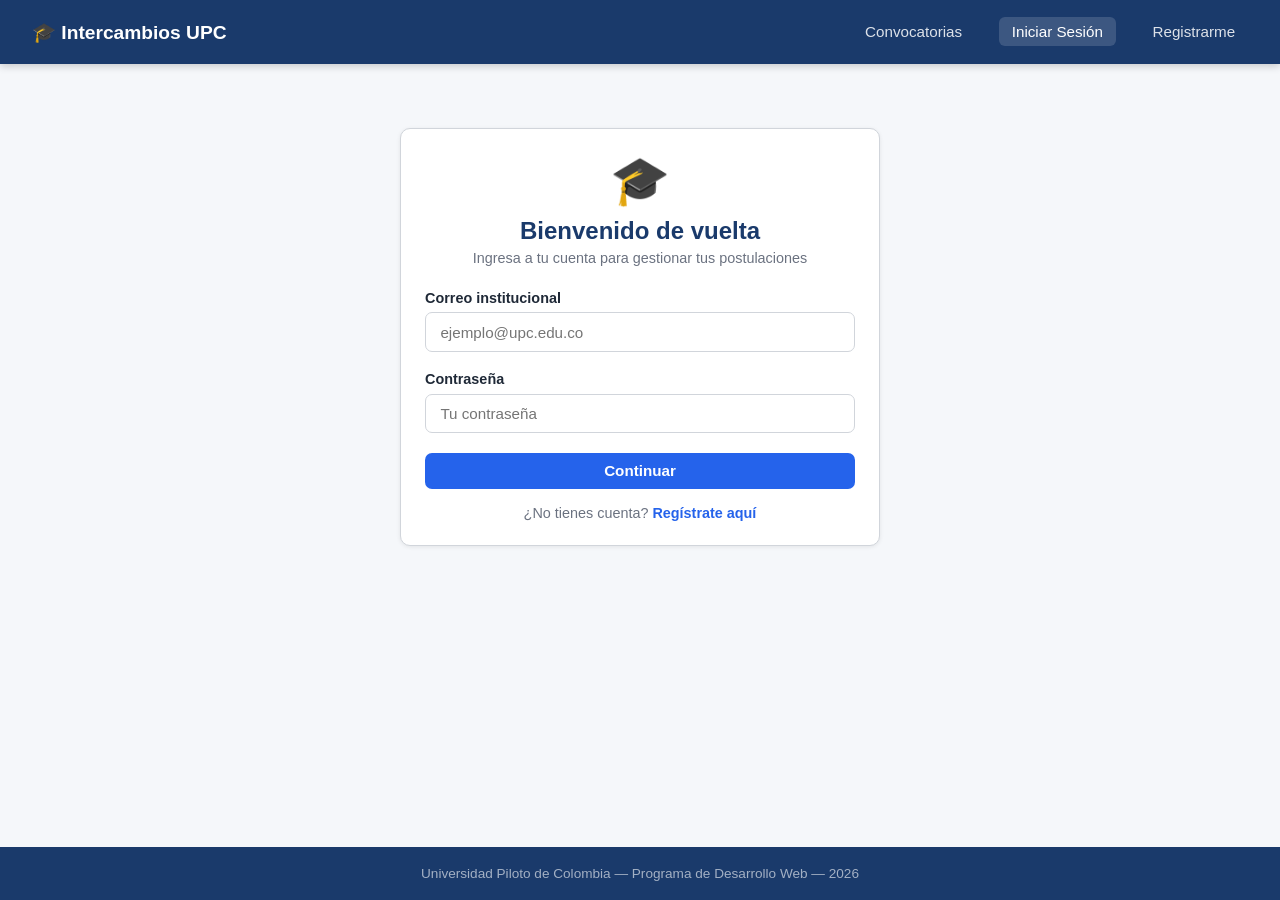
==== commit f24d4418: "comprobando los archivos de el nuevo rol para a despliegue" ====
--- a/frontend/pages/login.html
+++ b/frontend/pages/login.html
@@ -4,7 +4,7 @@
   <meta charset="UTF-8" />
   <meta name="viewport" content="width=device-width, initial-scale=1.0" />
   <title>Iniciar Sesión - Intercambios UPC</title>
-  <link rel="stylesheet" href="css/styles.css" />
+  <link rel="stylesheet" href="../css/styles.css" />
 </head>
 <body>
 
@@ -124,20 +124,12 @@
     <p>Universidad Piloto de Colombia &mdash; Programa de Desarrollo Web &mdash; 2026</p>
   </footer>
 
-  <script src="js/main.js"></script>
+  <script src="../js/main.js"></script>
   <script>
     // Si ya hay sesión activa, redirigir
     (function() {
       const u = getUsuario();
-<<<<<<< HEAD
-      if (u) window.location.href = u.rol === "administrador" ? "admin/panel.html" : "seguimiento.html";
-=======
-      if (u) {
-        if (u.rol === "administrador") window.location.href = "admin/panel.html";
-        else if (u.rol === "universidad") window.location.href = "universidad/panel.html";
-        else window.location.href = "index.html";
-      }
->>>>>>> main
+      if (u) window.location.href = getLoginRedirect(u.rol);
     })();
 
     let emailPendiente = "";
@@ -209,18 +201,9 @@
 
         setSession(data.token, {
           nombre: data.nombre, apellido: data.apellido,
-          email: data.email, rol: data.rol,
-          universidad_id: data.universidad_id
-        });
-<<<<<<< HEAD
-
-        window.location.href = data.rol === "administrador" ? "admin/panel.html" : "seguimiento.html";
-=======
-        
-        if (data.rol === "administrador") window.location.href = "admin/panel.html";
-        else if (data.rol === "universidad") window.location.href = "universidad/panel.html";
-        else window.location.href = "index.html";
->>>>>>> main
+          email: data.email, rol: data.rol
+        });
+        window.location.href = getLoginRedirect(data.rol);
 
       } catch (err) {
         alerta.style.display = "block";
@@ -252,13 +235,9 @@
 
         setSession(data.token, {
           nombre: data.nombre, apellido: data.apellido,
-          email: data.email, rol: data.rol,
-          universidad_id: data.universidad_id
-        });
-        
-        if (data.rol === "administrador") window.location.href = "admin/panel.html";
-        else if (data.rol === "universidad") window.location.href = "universidad/panel.html";
-        else window.location.href = "index.html";
+          email: data.email, rol: data.rol
+        });
+        window.location.href = getLoginRedirect(data.rol);
 
       } catch (err) {
         alerta.style.display = "block";
--- a/frontend/css/styles.css
+++ b/frontend/css/styles.css
@@ -0,0 +1,483 @@
+* {
+  margin: 0;
+  padding: 0;
+  box-sizing: border-box;
+}
+
+:root {
+  --azul-oscuro: #1a3a6b;
+  --azul-medio: #2563eb;
+  --azul-claro: #e8f0fe;
+  --verde: #16a34a;
+  --rojo: #dc2626;
+  --amarillo: #d97706;
+  --gris: #6b7280;
+  --fondo: #f5f7fa;
+  --blanco: #ffffff;
+  --borde: #d1d5db;
+  --texto: #1f2937;
+}
+
+body {
+  font-family: 'Segoe UI', Tahoma, Geneva, Verdana, sans-serif;
+  background-color: var(--fondo);
+  color: var(--texto);
+  min-height: 100vh;
+  display: flex;
+  flex-direction: column;
+}
+
+/* ===== NAVEGACIÓN ===== */
+nav {
+  background-color: var(--azul-oscuro);
+  padding: 0 2rem;
+  display: flex;
+  align-items: center;
+  justify-content: space-between;
+  height: 64px;
+  box-shadow: 0 2px 8px rgba(0,0,0,0.2);
+}
+
+.nav-logo {
+  color: var(--blanco);
+  font-size: 1.2rem;
+  font-weight: 700;
+  text-decoration: none;
+  display: flex;
+  align-items: center;
+  gap: 0.5rem;
+}
+
+.nav-links {
+  display: flex;
+  gap: 1.5rem;
+  list-style: none;
+}
+
+.nav-links a {
+  color: rgba(255,255,255,0.85);
+  text-decoration: none;
+  font-size: 0.95rem;
+  padding: 0.4rem 0.8rem;
+  border-radius: 6px;
+  transition: background 0.2s;
+}
+
+.nav-links a:hover,
+.nav-links a.activo {
+  background-color: rgba(255,255,255,0.15);
+  color: var(--blanco);
+}
+
+/* ===== CONTENIDO PRINCIPAL ===== */
+main {
+  flex: 1;
+  padding: 2rem;
+  max-width: 1100px;
+  margin: 0 auto;
+  width: 100%;
+}
+
+/* ===== ENCABEZADO DE PÁGINA ===== */
+.page-header {
+  margin-bottom: 2rem;
+}
+
+.page-header h1 {
+  font-size: 1.8rem;
+  color: var(--azul-oscuro);
+  margin-bottom: 0.4rem;
+}
+
+.page-header p {
+  color: var(--gris);
+  font-size: 0.95rem;
+}
+
+/* ===== TARJETAS ===== */
+.card {
+  background: var(--blanco);
+  border-radius: 10px;
+  box-shadow: 0 1px 4px rgba(0,0,0,0.08);
+  padding: 1.5rem;
+  border: 1px solid var(--borde);
+}
+
+.cards-grid {
+  display: grid;
+  grid-template-columns: repeat(auto-fill, minmax(300px, 1fr));
+  gap: 1.5rem;
+}
+
+.card-header {
+  display: flex;
+  justify-content: space-between;
+  align-items: flex-start;
+  margin-bottom: 0.8rem;
+}
+
+.card h2 {
+  font-size: 1.1rem;
+  color: var(--azul-oscuro);
+  margin-bottom: 0.3rem;
+}
+
+.card .universidad {
+  font-size: 0.9rem;
+  color: var(--gris);
+  margin-bottom: 0.8rem;
+}
+
+.card .descripcion {
+  font-size: 0.9rem;
+  color: var(--texto);
+  line-height: 1.5;
+  margin-bottom: 1rem;
+}
+
+.card .info-row {
+  display: flex;
+  gap: 1rem;
+  font-size: 0.85rem;
+  color: var(--gris);
+  margin-bottom: 1rem;
+}
+
+/* ===== BADGES DE ESTADO ===== */
+.badge {
+  display: inline-block;
+  padding: 0.25rem 0.75rem;
+  border-radius: 999px;
+  font-size: 0.8rem;
+  font-weight: 600;
+}
+
+.badge-verde  { background: #dcfce7; color: var(--verde); }
+.badge-rojo   { background: #fee2e2; color: var(--rojo); }
+.badge-amarillo { background: #fef3c7; color: var(--amarillo); }
+.badge-azul   { background: var(--azul-claro); color: var(--azul-medio); }
+
+/* ===== BOTONES ===== */
+.btn {
+  display: inline-block;
+  padding: 0.6rem 1.4rem;
+  border-radius: 7px;
+  font-size: 0.95rem;
+  font-weight: 600;
+  cursor: pointer;
+  text-decoration: none;
+  border: none;
+  transition: opacity 0.2s, transform 0.1s;
+}
+
+.btn:hover { opacity: 0.88; transform: translateY(-1px); }
+.btn:active { transform: translateY(0); }
+
+.btn-primario  { background: var(--azul-medio); color: var(--blanco); }
+.btn-secundario { background: var(--blanco); color: var(--azul-oscuro); border: 1.5px solid var(--borde); }
+.btn-danger    { background: var(--rojo); color: var(--blanco); }
+.btn-exito     { background: var(--verde); color: var(--blanco); }
+.btn-sm        { padding: 0.35rem 0.9rem; font-size: 0.85rem; }
+.btn-bloque    { width: 100%; text-align: center; }
+
+/* ===== FORMULARIOS ===== */
+.form-container {
+  max-width: 480px;
+  margin: 2rem auto;
+}
+
+.form-group {
+  margin-bottom: 1.2rem;
+}
+
+.form-group label {
+  display: block;
+  font-size: 0.9rem;
+  font-weight: 600;
+  color: var(--texto);
+  margin-bottom: 0.4rem;
+}
+
+.form-group input,
+.form-group select,
+.form-group textarea {
+  width: 100%;
+  padding: 0.65rem 0.9rem;
+  border: 1.5px solid var(--borde);
+  border-radius: 7px;
+  font-size: 0.95rem;
+  color: var(--texto);
+  background: var(--blanco);
+  transition: border-color 0.2s;
+}
+
+.form-group input:focus,
+.form-group select:focus,
+.form-group textarea:focus {
+  outline: none;
+  border-color: var(--azul-medio);
+  box-shadow: 0 0 0 3px rgba(37,99,235,0.1);
+}
+
+.form-group textarea {
+  resize: vertical;
+  min-height: 90px;
+}
+
+.form-fila {
+  display: grid;
+  grid-template-columns: 1fr 1fr;
+  gap: 1rem;
+}
+
+.form-pie {
+  text-align: center;
+  margin-top: 1rem;
+  font-size: 0.9rem;
+  color: var(--gris);
+}
+
+.form-pie a {
+  color: var(--azul-medio);
+  text-decoration: none;
+  font-weight: 600;
+}
+
+/* ===== ALERTAS ===== */
+.alerta {
+  padding: 0.8rem 1.2rem;
+  border-radius: 7px;
+  font-size: 0.9rem;
+  margin-bottom: 1.2rem;
+}
+
+.alerta-info    { background: var(--azul-claro); color: var(--azul-oscuro); border-left: 4px solid var(--azul-medio); }
+.alerta-exito   { background: #dcfce7; color: #14532d; border-left: 4px solid var(--verde); }
+.alerta-error   { background: #fee2e2; color: #7f1d1d; border-left: 4px solid var(--rojo); }
+
+/* ===== TABLA ===== */
+.tabla-container {
+  overflow-x: auto;
+}
+
+table {
+  width: 100%;
+  border-collapse: collapse;
+  font-size: 0.9rem;
+}
+
+thead {
+  background: var(--azul-claro);
+}
+
+thead th {
+  padding: 0.8rem 1rem;
+  text-align: left;
+  font-weight: 700;
+  color: var(--azul-oscuro);
+  font-size: 0.85rem;
+  text-transform: uppercase;
+  letter-spacing: 0.04em;
+}
+
+tbody tr {
+  border-bottom: 1px solid var(--borde);
+  transition: background 0.15s;
+}
+
+tbody tr:hover {
+  background: #f9fafb;
+}
+
+tbody td {
+  padding: 0.85rem 1rem;
+  color: var(--texto);
+}
+
+/* ===== HERO (página principal) ===== */
+.hero {
+  background: linear-gradient(135deg, var(--azul-oscuro) 0%, var(--azul-medio) 100%);
+  color: var(--blanco);
+  padding: 3rem 2rem;
+  text-align: center;
+  margin-bottom: 2.5rem;
+}
+
+.hero h1 {
+  font-size: 2.2rem;
+  margin-bottom: 0.8rem;
+}
+
+.hero p {
+  font-size: 1.1rem;
+  opacity: 0.9;
+  margin-bottom: 1.5rem;
+}
+
+/* ===== FOOTER ===== */
+footer {
+  background: var(--azul-oscuro);
+  color: rgba(255,255,255,0.6);
+  text-align: center;
+  padding: 1.2rem;
+  font-size: 0.85rem;
+  margin-top: auto;
+}
+
+/* ===== UTILIDADES ===== */
+.text-center { text-align: center; }
+.mb-1 { margin-bottom: 0.5rem; }
+.mb-2 { margin-bottom: 1rem; }
+.mb-3 { margin-bottom: 1.5rem; }
+.mt-2 { margin-top: 1rem; }
+.flex-between { display: flex; justify-content: space-between; align-items: center; }
+
+/* ===== NOTIFICACIONES — campanita navbar ===== */
+.notif-wrapper {
+  position: relative;
+  display: flex;
+  align-items: center;
+}
+
+.notif-btn {
+  background: none;
+  border: none;
+  cursor: pointer;
+  font-size: 1.35rem;
+  line-height: 1;
+  padding: 0.3rem 0.4rem;
+  border-radius: 6px;
+  color: rgba(255,255,255,0.85);
+  transition: background 0.2s;
+  position: relative;
+  display: flex;
+  align-items: center;
+}
+
+.notif-btn:hover {
+  background: rgba(255,255,255,0.15);
+}
+
+.notif-badge {
+  position: absolute;
+  top: -2px;
+  right: -4px;
+  background: #ef4444;
+  color: #fff;
+  font-size: 0.65rem;
+  font-weight: 700;
+  min-width: 17px;
+  height: 17px;
+  border-radius: 999px;
+  display: flex;
+  align-items: center;
+  justify-content: center;
+  padding: 0 3px;
+  line-height: 1;
+  pointer-events: none;
+}
+
+.notif-dropdown {
+  display: none;
+  position: absolute;
+  top: calc(100% + 10px);
+  right: 0;
+  width: 340px;
+  background: #fff;
+  border-radius: 10px;
+  box-shadow: 0 8px 30px rgba(0,0,0,0.18);
+  border: 1px solid #e5e7eb;
+  z-index: 999;
+  overflow: hidden;
+  animation: notif-aparecer 0.18s ease;
+}
+
+@keyframes notif-aparecer {
+  from { opacity: 0; transform: translateY(-6px); }
+  to   { opacity: 1; transform: translateY(0); }
+}
+
+.notif-dropdown.abierto {
+  display: block;
+}
+
+.notif-header {
+  display: flex;
+  justify-content: space-between;
+  align-items: center;
+  padding: 0.85rem 1rem 0.7rem;
+  border-bottom: 1px solid #f0f0f0;
+}
+
+.notif-header strong {
+  font-size: 0.9rem;
+  color: #1a3a6b;
+}
+
+.notif-leer-todas {
+  font-size: 0.78rem;
+  color: #2563eb;
+  cursor: pointer;
+  background: none;
+  border: none;
+  padding: 0;
+  font-weight: 600;
+}
+
+.notif-leer-todas:hover { text-decoration: underline; }
+
+.notif-lista {
+  max-height: 360px;
+  overflow-y: auto;
+}
+
+.notif-item {
+  display: flex;
+  align-items: flex-start;
+  gap: 0.75rem;
+  padding: 0.85rem 1rem;
+  border-bottom: 1px solid #f3f4f6;
+  cursor: pointer;
+  transition: background 0.15s;
+  text-decoration: none;
+  color: inherit;
+}
+
+.notif-item:last-child { border-bottom: none; }
+
+.notif-item:hover { background: #f8faff; }
+
+.notif-item.no-leida { background: #eff6ff; }
+.notif-item.no-leida:hover { background: #dbeafe; }
+
+.notif-punto {
+  width: 8px;
+  height: 8px;
+  min-width: 8px;
+  border-radius: 50%;
+  background: #2563eb;
+  margin-top: 5px;
+}
+
+.notif-item.leida .notif-punto { background: transparent; }
+
+.notif-texto {
+  font-size: 0.85rem;
+  color: #374151;
+  line-height: 1.45;
+  flex: 1;
+}
+
+.notif-fecha {
+  font-size: 0.75rem;
+  color: #9ca3af;
+  margin-top: 0.25rem;
+  display: block;
+}
+
+.notif-vacia {
+  text-align: center;
+  padding: 2rem 1rem;
+  color: #9ca3af;
+  font-size: 0.88rem;
+}
